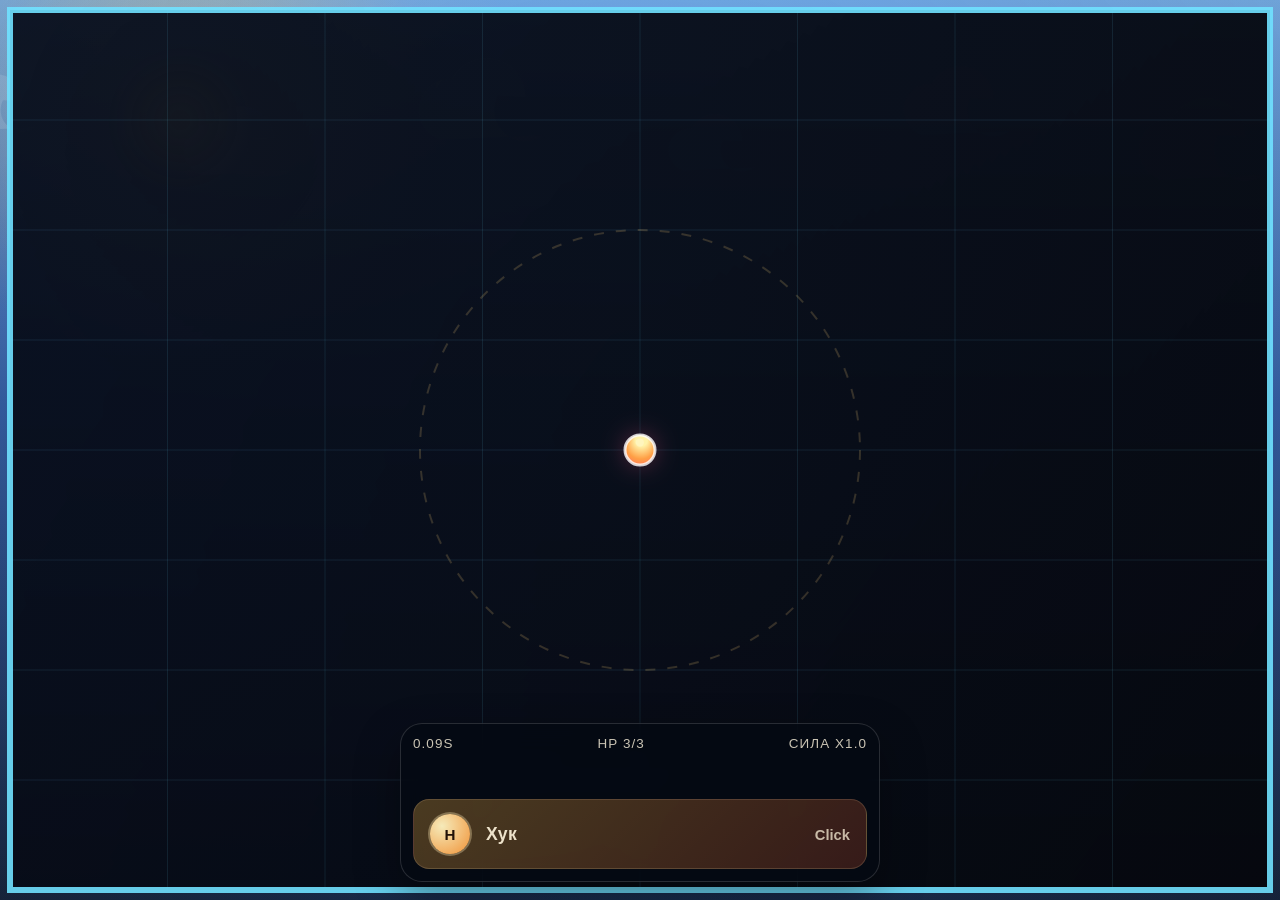
==== index.html @ b06219ae "save" ====
<!doctype html>
<html lang="ru">
<head>
  <meta charset="utf-8">
  <meta name="viewport" content="width=device-width, initial-scale=1">
  <title>Slide Box</title>
  <link rel="stylesheet" href="./styles.css">
</head>
<body>
  <canvas id="game"></canvas>
  <div class="bottom-ui">
    <div class="ability-panel">
      <div class="ability-panel__meta">
        <span id="timeLabel">0.00s</span>
        <span id="hpLabel">HP 3/3</span>
        <span id="powerLabel">Сила x1.0</span>
      </div>
      <div id="passiveTray" class="passive-tray"></div>
      <div class="ability-card">
        <span id="abilityIcon" class="ability-icon">H</span>
        <div class="ability-copy">
          <span id="abilityName">Хук</span>
          <span id="abilityHint">Click</span>
        </div>
      </div>
    </div>
  </div>

  <script src="./game.js"></script>
</body>
</html>
---- styles.css ----
:root {
  color-scheme: dark;
  --trail: rgba(255, 183, 3, 0.3);
}

* {
  box-sizing: border-box;
}

html,
body {
  margin: 0;
  width: 100%;
  height: 100%;
  overflow: hidden;
}

body {
  min-height: 100vh;
  font-family: "Trebuchet MS", "Segoe UI", sans-serif;
}

#game {
  display: block;
  width: 100vw;
  height: 100vh;
  background:
    radial-gradient(circle at 20% 15%, rgba(255, 222, 140, 0.18), transparent 22%),
    linear-gradient(180deg, #73a7dc 0%, #345a9a 45%, #162339 100%);
}

.bottom-ui {
  position: fixed;
  left: 0;
  right: 0;
  bottom: 18px;
  display: flex;
  justify-content: center;
  pointer-events: none;
}

.ability-panel {
  min-width: min(480px, calc(100vw - 24px));
  padding: 12px;
  border-radius: 22px;
  background: rgba(5, 10, 18, 0.78);
  border: 1px solid rgba(255, 255, 255, 0.14);
  box-shadow: 0 18px 44px rgba(0, 0, 0, 0.34);
  backdrop-filter: blur(14px);
}

.ability-panel__meta {
  display: flex;
  justify-content: space-between;
  gap: 12px;
  margin-bottom: 10px;
  font-size: 0.84rem;
  letter-spacing: 0.08em;
  text-transform: uppercase;
  color: rgba(246, 238, 216, 0.82);
}

.passive-tray {
  min-height: 28px;
  display: flex;
  gap: 8px;
  align-items: center;
  margin-bottom: 10px;
}

.passive-chip {
  display: inline-flex;
  align-items: center;
  gap: 8px;
  padding: 6px 10px;
  border-radius: 999px;
  background: rgba(24, 36, 26, 0.9);
  border: 1px solid rgba(138, 255, 167, 0.2);
  color: rgba(226, 255, 231, 0.92);
  box-shadow: inset 0 0 0 1px rgba(255, 255, 255, 0.04);
}

.passive-chip__icon {
  width: 18px;
  height: 18px;
  display: inline-flex;
  align-items: center;
  justify-content: center;
  border-radius: 999px;
  background: radial-gradient(circle at 30% 30%, rgba(223, 255, 232, 0.96), rgba(64, 211, 101, 0.9));
  color: #08210f;
  font-size: 0.72rem;
  font-weight: 800;
}

.passive-chip__text {
  font-size: 0.78rem;
  font-weight: 700;
  letter-spacing: 0.06em;
  text-transform: uppercase;
}

.ability-card {
  display: flex;
  align-items: center;
  gap: 16px;
  padding: 14px 16px;
  border-radius: 16px;
  background: linear-gradient(135deg, rgba(255, 188, 71, 0.28), rgba(255, 102, 54, 0.2));
  border: 1px solid rgba(255, 214, 166, 0.16);
  color: rgba(248, 237, 214, 0.94);
}

.ability-icon {
  width: 40px;
  height: 40px;
  display: inline-flex;
  align-items: center;
  justify-content: center;
  flex: 0 0 auto;
  border-radius: 999px;
  background: radial-gradient(circle at 30% 30%, rgba(255, 244, 194, 0.95), rgba(255, 155, 58, 0.92));
  color: #211208;
  font-size: 0.95rem;
  font-weight: 800;
  box-shadow: 0 0 0 2px rgba(255, 231, 179, 0.34);
}

.ability-copy {
  min-width: 0;
  display: flex;
  flex: 1;
  align-items: baseline;
  justify-content: space-between;
  gap: 12px;
}

#abilityName {
  font-size: 1.1rem;
  font-weight: 700;
  letter-spacing: 0.02em;
}

#abilityHint {
  font-size: 0.92rem;
  font-weight: 700;
  opacity: 0.8;
}

@media (max-width: 640px) {
  .bottom-ui {
    bottom: 10px;
  }

  .ability-panel {
    min-width: calc(100vw - 16px);
    padding: 10px;
  }

  .ability-panel__meta {
    font-size: 0.74rem;
  }

  .passive-chip__text {
    font-size: 0.7rem;
  }

  .ability-card {
    padding: 14px 16px;
  }

  .ability-icon {
    width: 36px;
    height: 36px;
  }

  .ability-copy {
    gap: 8px;
  }

  #abilityName {
    font-size: 1rem;
  }
}
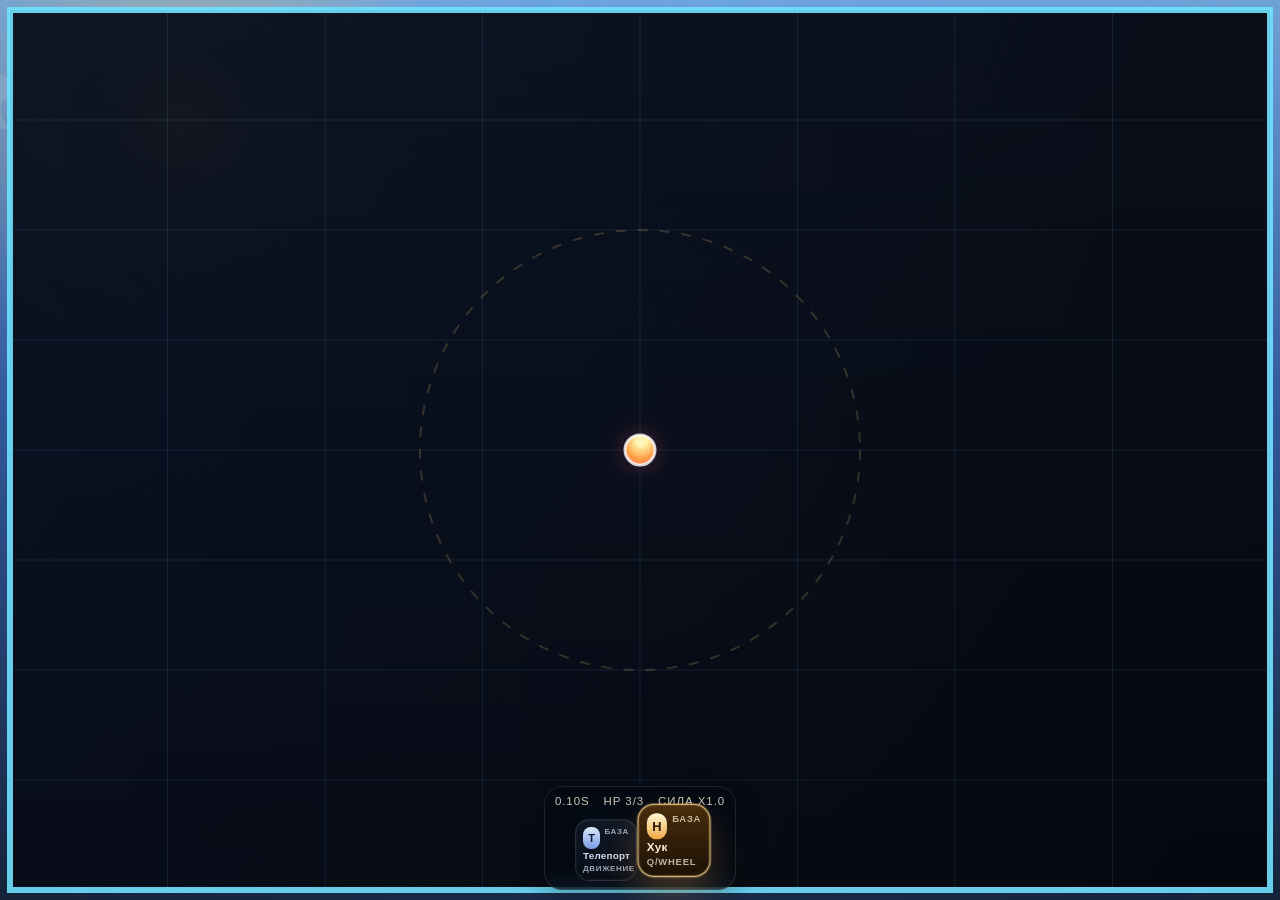
==== commit c0791d42: "save" ====
--- a/index.html
+++ b/index.html
@@ -16,6 +16,7 @@
         <span id="powerLabel">Сила x1.0</span>
       </div>
       <div id="passiveTray" class="passive-tray"></div>
+      <div id="abilityTiles" class="ability-tiles"></div>
       <div class="ability-card">
         <span id="abilityIcon" class="ability-icon">H</span>
         <div class="ability-copy">
--- a/styles.css
+++ b/styles.css
@@ -33,46 +33,48 @@
   position: fixed;
   left: 0;
   right: 0;
-  bottom: 18px;
+  bottom: 10px;
   display: flex;
   justify-content: center;
   pointer-events: none;
 }
 
 .ability-panel {
-  min-width: min(480px, calc(100vw - 24px));
-  padding: 12px;
-  border-radius: 22px;
-  background: rgba(5, 10, 18, 0.78);
-  border: 1px solid rgba(255, 255, 255, 0.14);
-  box-shadow: 0 18px 44px rgba(0, 0, 0, 0.34);
-  backdrop-filter: blur(14px);
+  width: fit-content;
+  max-width: calc(100vw - 20px);
+  padding: 8px 10px;
+  border-radius: 18px;
+  background: rgba(5, 10, 18, 0.58);
+  border: 1px solid rgba(255, 255, 255, 0.1);
+  box-shadow: 0 12px 28px rgba(0, 0, 0, 0.24);
+  backdrop-filter: blur(10px);
 }
 
 .ability-panel__meta {
   display: flex;
-  justify-content: space-between;
-  gap: 12px;
-  margin-bottom: 10px;
-  font-size: 0.84rem;
+  flex-wrap: wrap;
+  justify-content: space-between;
+  gap: 8px 14px;
+  margin-bottom: 6px;
+  font-size: 0.72rem;
   letter-spacing: 0.08em;
   text-transform: uppercase;
   color: rgba(246, 238, 216, 0.82);
 }
 
 .passive-tray {
-  min-height: 28px;
-  display: flex;
-  gap: 8px;
-  align-items: center;
-  margin-bottom: 10px;
+  display: flex;
+  flex-wrap: wrap;
+  gap: 6px;
+  align-items: center;
+  margin-bottom: 6px;
 }
 
 .passive-chip {
   display: inline-flex;
   align-items: center;
-  gap: 8px;
-  padding: 6px 10px;
+  gap: 6px;
+  padding: 4px 8px;
   border-radius: 999px;
   background: rgba(24, 36, 26, 0.9);
   border: 1px solid rgba(138, 255, 167, 0.2);
@@ -81,8 +83,8 @@
 }
 
 .passive-chip__icon {
-  width: 18px;
-  height: 18px;
+  width: 16px;
+  height: 16px;
   display: inline-flex;
   align-items: center;
   justify-content: center;
@@ -94,21 +96,108 @@
 }
 
 .passive-chip__text {
-  font-size: 0.78rem;
+  font-size: 0.68rem;
   font-weight: 700;
   letter-spacing: 0.06em;
   text-transform: uppercase;
 }
 
 .ability-card {
-  display: flex;
-  align-items: center;
-  gap: 16px;
-  padding: 14px 16px;
-  border-radius: 16px;
-  background: linear-gradient(135deg, rgba(255, 188, 71, 0.28), rgba(255, 102, 54, 0.2));
-  border: 1px solid rgba(255, 214, 166, 0.16);
-  color: rgba(248, 237, 214, 0.94);
+  display: none;
+}
+
+.ability-tiles {
+  display: flex;
+  flex-wrap: wrap;
+  align-items: flex-end;
+  justify-content: center;
+  gap: 6px;
+}
+
+.ability-tile {
+  width: 62px;
+  height: 62px;
+  display: flex;
+  flex-direction: column;
+  justify-content: space-between;
+  padding: 7px;
+  border-radius: 14px;
+  background: linear-gradient(180deg, rgba(16, 25, 40, 0.96), rgba(8, 14, 24, 0.94));
+  border: 1px solid rgba(255, 255, 255, 0.1);
+  color: rgba(227, 237, 255, 0.92);
+  box-shadow: inset 0 0 0 1px rgba(255, 255, 255, 0.03);
+  transform-origin: center bottom;
+  transition:
+    transform 120ms ease,
+    border-color 120ms ease,
+    box-shadow 120ms ease,
+    background 120ms ease;
+}
+
+.ability-tile.is-active {
+  border-color: rgba(255, 214, 129, 0.8);
+  background: linear-gradient(180deg, rgba(74, 46, 12, 0.98), rgba(30, 18, 6, 0.96));
+  color: rgba(255, 244, 218, 0.98);
+  transform: translateY(-4px) scale(1.18);
+  box-shadow:
+    0 0 0 1px rgba(255, 230, 180, 0.2),
+    0 16px 32px rgba(255, 157, 61, 0.24),
+    inset 0 0 0 1px rgba(255, 241, 208, 0.12);
+  z-index: 1;
+}
+
+.ability-tile.is-empty {
+  border-style: dashed;
+  color: rgba(177, 190, 218, 0.8);
+}
+
+.ability-tile__top {
+  display: flex;
+  align-items: flex-start;
+  justify-content: space-between;
+  gap: 4px;
+}
+
+.ability-tile__icon {
+  width: 22px;
+  height: 22px;
+  display: inline-flex;
+  align-items: center;
+  justify-content: center;
+  border-radius: 8px;
+  background: linear-gradient(180deg, rgba(223, 238, 255, 0.98), rgba(135, 173, 255, 0.88));
+  color: #0c1732;
+  font-size: 0.68rem;
+  font-weight: 900;
+  letter-spacing: 0.04em;
+}
+
+.ability-tile.is-active .ability-tile__icon {
+  background: linear-gradient(180deg, rgba(255, 247, 214, 1), rgba(255, 177, 72, 0.94));
+  color: #291605;
+}
+
+.ability-tile__slot {
+  font-size: 0.5rem;
+  font-weight: 800;
+  letter-spacing: 0.08em;
+  text-transform: uppercase;
+  opacity: 0.72;
+}
+
+.ability-tile__name {
+  font-size: 0.62rem;
+  font-weight: 800;
+  line-height: 1.05;
+  letter-spacing: 0.02em;
+}
+
+.ability-tile__hint {
+  font-size: 0.5rem;
+  font-weight: 700;
+  letter-spacing: 0.08em;
+  text-transform: uppercase;
+  opacity: 0.72;
 }
 
 .ability-icon {
@@ -118,8 +207,8 @@
   align-items: center;
   justify-content: center;
   flex: 0 0 auto;
-  border-radius: 999px;
-  background: radial-gradient(circle at 30% 30%, rgba(255, 244, 194, 0.95), rgba(255, 155, 58, 0.92));
+  border-radius: 12px;
+  background: linear-gradient(180deg, rgba(255, 247, 214, 1), rgba(255, 177, 72, 0.94));
   color: #211208;
   font-size: 0.95rem;
   font-weight: 800;
@@ -149,36 +238,46 @@
 
 @media (max-width: 640px) {
   .bottom-ui {
-    bottom: 10px;
+    bottom: 6px;
   }
 
   .ability-panel {
-    min-width: calc(100vw - 16px);
-    padding: 10px;
+    max-width: calc(100vw - 12px);
+    padding: 6px 8px;
   }
 
   .ability-panel__meta {
-    font-size: 0.74rem;
+    font-size: 0.64rem;
   }
 
   .passive-chip__text {
-    font-size: 0.7rem;
-  }
-
-  .ability-card {
-    padding: 14px 16px;
-  }
-
-  .ability-icon {
-    width: 36px;
-    height: 36px;
-  }
-
-  .ability-copy {
-    gap: 8px;
-  }
-
-  #abilityName {
-    font-size: 1rem;
-  }
-}
+    font-size: 0.62rem;
+  }
+
+  .ability-tiles {
+    gap: 5px;
+  }
+
+  .ability-tile {
+    width: 54px;
+    height: 54px;
+    padding: 6px;
+    border-radius: 12px;
+  }
+
+  .ability-tile__icon {
+    width: 20px;
+    height: 20px;
+    border-radius: 7px;
+    font-size: 0.62rem;
+  }
+
+  .ability-tile__name {
+    font-size: 0.56rem;
+  }
+
+  .ability-tile__hint,
+  .ability-tile__slot {
+    font-size: 0.46rem;
+  }
+}
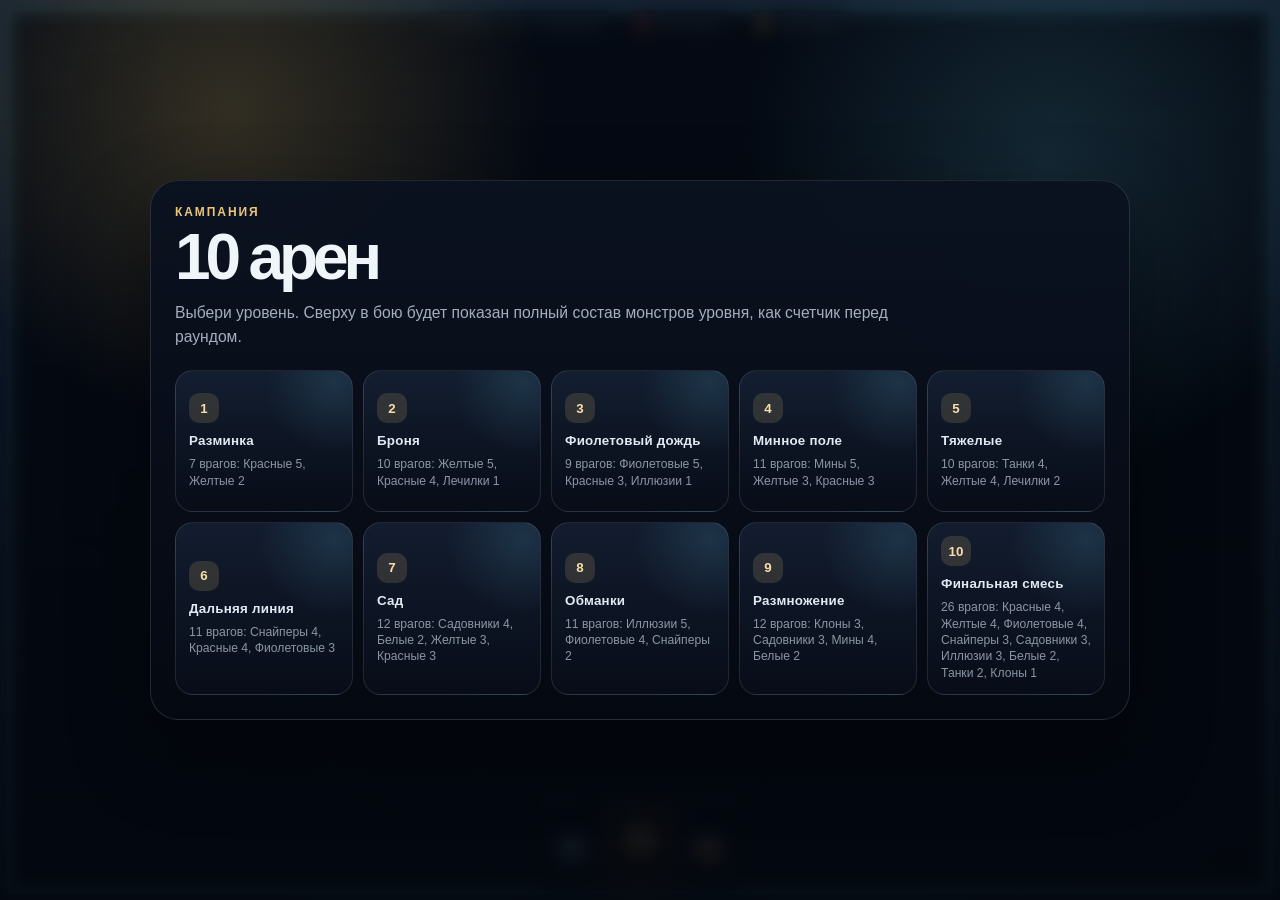
==== commit 682a1a51: "save" ====
--- a/index.html
+++ b/index.html
@@ -8,6 +8,7 @@
 </head>
 <body>
   <canvas id="game"></canvas>
+  <div id="levelHud" class="level-hud"></div>
   <div class="bottom-ui">
     <div class="ability-panel">
       <div class="ability-panel__meta">
@@ -26,6 +27,7 @@
       </div>
     </div>
   </div>
+  <div id="campaignOverlay" class="campaign-overlay"></div>
 
   <script src="./game.js"></script>
 </body>
--- a/styles.css
+++ b/styles.css
@@ -27,6 +27,193 @@
   background:
     radial-gradient(circle at 20% 15%, rgba(255, 222, 140, 0.18), transparent 22%),
     linear-gradient(180deg, #73a7dc 0%, #345a9a 45%, #162339 100%);
+}
+
+.level-hud {
+  position: fixed;
+  top: 10px;
+  left: 50%;
+  z-index: 4;
+  width: min(980px, calc(100vw - 20px));
+  transform: translateX(-50%);
+  display: flex;
+  flex-wrap: wrap;
+  align-items: center;
+  justify-content: center;
+  gap: 8px;
+  pointer-events: none;
+}
+
+.level-chip,
+.roster-chip {
+  display: inline-flex;
+  align-items: center;
+  gap: 7px;
+  min-height: 28px;
+  padding: 5px 10px;
+  border-radius: 999px;
+  background: rgba(5, 10, 18, 0.62);
+  border: 1px solid rgba(255, 255, 255, 0.1);
+  color: rgba(239, 246, 255, 0.94);
+  box-shadow: 0 10px 24px rgba(0, 0, 0, 0.2);
+  backdrop-filter: blur(10px);
+  font-size: 0.72rem;
+  font-weight: 800;
+  letter-spacing: 0.06em;
+  text-transform: uppercase;
+}
+
+.level-chip {
+  border-color: rgba(113, 226, 255, 0.36);
+  color: rgba(219, 248, 255, 0.96);
+}
+
+.roster-chip__swatch {
+  width: 12px;
+  height: 12px;
+  flex: 0 0 auto;
+  border-radius: 4px;
+  background: var(--enemy-color, #ff5a5a);
+  box-shadow:
+    0 0 0 1px rgba(255, 255, 255, 0.28),
+    0 0 12px var(--enemy-glow, rgba(255, 90, 90, 0.45));
+  transform: rotate(45deg);
+}
+
+.campaign-overlay {
+  position: fixed;
+  inset: 0;
+  z-index: 8;
+  display: none;
+  align-items: center;
+  justify-content: center;
+  padding: 24px;
+  background:
+    radial-gradient(circle at 18% 12%, rgba(255, 209, 102, 0.18), transparent 24%),
+    radial-gradient(circle at 82% 18%, rgba(113, 226, 255, 0.14), transparent 24%),
+    linear-gradient(180deg, rgba(4, 9, 18, 0.84), rgba(3, 7, 14, 0.94));
+  backdrop-filter: blur(8px);
+}
+
+.campaign-overlay.is-visible {
+  display: flex;
+}
+
+.campaign-panel {
+  width: min(980px, 100%);
+  max-height: calc(100vh - 48px);
+  overflow: auto;
+  padding: 24px;
+  border-radius: 28px;
+  background: linear-gradient(180deg, rgba(11, 18, 32, 0.96), rgba(5, 9, 18, 0.96));
+  border: 1px solid rgba(255, 255, 255, 0.12);
+  box-shadow: 0 30px 80px rgba(0, 0, 0, 0.38);
+}
+
+.campaign-kicker {
+  margin: 0 0 8px;
+  color: rgba(255, 214, 129, 0.92);
+  font-size: 0.75rem;
+  font-weight: 900;
+  letter-spacing: 0.16em;
+  text-transform: uppercase;
+}
+
+.campaign-title {
+  margin: 0;
+  color: rgba(245, 250, 255, 0.98);
+  font-size: clamp(2rem, 5vw, 4.3rem);
+  line-height: 0.94;
+  letter-spacing: -0.08em;
+}
+
+.campaign-copy {
+  max-width: 720px;
+  margin: 14px 0 22px;
+  color: rgba(219, 231, 247, 0.74);
+  font-size: 0.98rem;
+  line-height: 1.5;
+}
+
+.level-grid {
+  display: grid;
+  grid-template-columns: repeat(5, minmax(0, 1fr));
+  gap: 10px;
+}
+
+.level-card {
+  min-height: 142px;
+  padding: 13px;
+  border: 1px solid rgba(255, 255, 255, 0.1);
+  border-radius: 18px;
+  background:
+    radial-gradient(circle at 90% 10%, rgba(113, 226, 255, 0.12), transparent 34%),
+    linear-gradient(180deg, rgba(20, 31, 50, 0.92), rgba(8, 13, 24, 0.94));
+  color: rgba(239, 246, 255, 0.94);
+  cursor: pointer;
+  text-align: left;
+  transition:
+    transform 140ms ease,
+    border-color 140ms ease,
+    box-shadow 140ms ease;
+}
+
+.level-card:hover {
+  transform: translateY(-3px);
+  border-color: rgba(255, 214, 129, 0.48);
+  box-shadow: 0 18px 34px rgba(0, 0, 0, 0.3);
+}
+
+.level-card__number {
+  display: inline-flex;
+  width: 30px;
+  height: 30px;
+  align-items: center;
+  justify-content: center;
+  margin-bottom: 10px;
+  border-radius: 10px;
+  background: rgba(255, 214, 129, 0.14);
+  color: rgba(255, 228, 174, 0.96);
+  font-weight: 900;
+}
+
+.level-card__name {
+  display: block;
+  margin-bottom: 8px;
+  font-weight: 900;
+  letter-spacing: 0.02em;
+}
+
+.level-card__meta {
+  display: block;
+  color: rgba(219, 231, 247, 0.62);
+  font-size: 0.76rem;
+  line-height: 1.35;
+}
+
+.campaign-actions {
+  display: flex;
+  flex-wrap: wrap;
+  gap: 10px;
+  margin-top: 20px;
+}
+
+.campaign-button {
+  border: 0;
+  border-radius: 999px;
+  padding: 10px 16px;
+  background: linear-gradient(180deg, rgba(255, 224, 154, 1), rgba(255, 173, 72, 0.96));
+  color: #261408;
+  cursor: pointer;
+  font-weight: 900;
+  letter-spacing: 0.04em;
+  text-transform: uppercase;
+}
+
+.campaign-button.is-secondary {
+  background: rgba(224, 236, 255, 0.12);
+  color: rgba(235, 244, 255, 0.92);
+  border: 1px solid rgba(255, 255, 255, 0.12);
 }
 
 .bottom-ui {
@@ -118,8 +305,10 @@
   width: 62px;
   height: 62px;
   display: flex;
-  flex-direction: column;
-  justify-content: space-between;
+  align-items: center;
+  justify-content: center;
+  position: relative;
+  overflow: hidden;
   padding: 7px;
   border-radius: 14px;
   background: linear-gradient(180deg, rgba(16, 25, 40, 0.96), rgba(8, 14, 24, 0.94));
@@ -151,53 +340,144 @@
   color: rgba(177, 190, 218, 0.8);
 }
 
-.ability-tile__top {
-  display: flex;
-  align-items: flex-start;
-  justify-content: space-between;
-  gap: 4px;
+.ability-tile__cooldown {
+  position: absolute;
+  left: 0;
+  right: 0;
+  bottom: 0;
+  z-index: 1;
+  background: linear-gradient(180deg, rgba(96, 104, 116, 0.16), rgba(96, 104, 116, 0.74));
+}
+
+.ability-tile__cooldown-label {
+  position: absolute;
+  inset: 0;
+  z-index: 3;
+  display: inline-flex;
+  align-items: center;
+  justify-content: center;
+  color: rgba(244, 248, 255, 0.96);
+  font-size: 0.9rem;
+  font-weight: 900;
+  letter-spacing: 0.02em;
+  text-shadow: 0 1px 6px rgba(5, 10, 18, 0.9);
 }
 
 .ability-tile__icon {
-  width: 22px;
-  height: 22px;
-  display: inline-flex;
-  align-items: center;
-  justify-content: center;
-  border-radius: 8px;
+  width: 28px;
+  height: 28px;
+  display: inline-flex;
+  align-items: center;
+  justify-content: center;
+  position: relative;
+  z-index: 2;
+  border-radius: 9px;
   background: linear-gradient(180deg, rgba(223, 238, 255, 0.98), rgba(135, 173, 255, 0.88));
   color: #0c1732;
-  font-size: 0.68rem;
+  font-size: 0.88rem;
   font-weight: 900;
   letter-spacing: 0.04em;
-}
-
-.ability-tile.is-active .ability-tile__icon {
-  background: linear-gradient(180deg, rgba(255, 247, 214, 1), rgba(255, 177, 72, 0.94));
-  color: #291605;
-}
-
-.ability-tile__slot {
-  font-size: 0.5rem;
+  box-shadow: 0 4px 14px rgba(0, 0, 0, 0.18);
+}
+
+.ability-tile__icon-glyph {
+  position: relative;
+  z-index: 2;
+}
+
+.ability-tile__hotkey {
+  position: absolute;
+  top: 5px;
+  left: 5px;
+  z-index: 2;
+  min-width: 14px;
+  height: 14px;
+  padding: 0 3px;
+  display: inline-flex;
+  align-items: center;
+  justify-content: center;
+  border-radius: 999px;
+  background: rgba(9, 15, 27, 0.82);
+  border: 1px solid rgba(255, 255, 255, 0.12);
+  color: rgba(236, 243, 255, 0.92);
+  font-size: 0.48rem;
   font-weight: 800;
-  letter-spacing: 0.08em;
-  text-transform: uppercase;
-  opacity: 0.72;
-}
-
-.ability-tile__name {
-  font-size: 0.62rem;
+  letter-spacing: 0.02em;
+}
+
+.ability-tile__charges {
+  position: absolute;
+  right: 5px;
+  bottom: 5px;
+  z-index: 2;
+  min-width: 16px;
+  height: 16px;
+  padding: 0 4px;
+  display: inline-flex;
+  align-items: center;
+  justify-content: center;
+  border-radius: 999px;
+  background: rgba(9, 15, 27, 0.86);
+  border: 1px solid rgba(255, 255, 255, 0.14);
+  color: rgba(240, 246, 255, 0.95);
+  font-size: 0.52rem;
   font-weight: 800;
-  line-height: 1.05;
-  letter-spacing: 0.02em;
-}
-
-.ability-tile__hint {
-  font-size: 0.5rem;
-  font-weight: 700;
-  letter-spacing: 0.08em;
-  text-transform: uppercase;
-  opacity: 0.72;
+  letter-spacing: 0.04em;
+}
+
+.ability-tile[data-ability="teleport"] .ability-tile__icon {
+  background: linear-gradient(180deg, rgba(222, 244, 255, 1), rgba(120, 194, 255, 0.92));
+  color: #0d2542;
+}
+
+.ability-tile[data-ability="hook"] .ability-tile__icon {
+  background: linear-gradient(180deg, rgba(255, 245, 198, 1), rgba(255, 188, 78, 0.94));
+  color: #2d1907;
+}
+
+.ability-tile[data-ability="sidearm"] .ability-tile__icon {
+  background: linear-gradient(180deg, rgba(255, 240, 204, 1), rgba(255, 178, 84, 0.94));
+  color: #3d2106;
+}
+
+.ability-tile[data-ability="laser"] .ability-tile__icon {
+  background: linear-gradient(180deg, rgba(219, 248, 255, 1), rgba(111, 226, 255, 0.92));
+  color: #082637;
+}
+
+.ability-tile[data-ability="spray"] .ability-tile__icon {
+  background: linear-gradient(180deg, rgba(246, 221, 255, 1), rgba(204, 106, 255, 0.92));
+  color: #2b0d44;
+}
+
+.ability-tile[data-ability="shield"] .ability-tile__icon {
+  background: linear-gradient(180deg, rgba(255, 244, 186, 1), rgba(255, 205, 89, 0.94));
+  color: #392305;
+}
+
+.ability-tile[data-ability="sniper"] .ability-tile__icon {
+  background: linear-gradient(180deg, rgba(255, 224, 232, 1), rgba(164, 28, 52, 0.94));
+  color: #fff1f4;
+}
+
+.ability-tile[data-ability="decoy"] .ability-tile__icon {
+  background: linear-gradient(180deg, rgba(255, 228, 244, 1), rgba(255, 116, 202, 0.94));
+  color: #4f1037;
+}
+
+.ability-tile[data-ability="missiles"] .ability-tile__icon {
+  background: linear-gradient(180deg, rgba(240, 255, 214, 1), rgba(154, 234, 68, 0.94));
+  color: #29480b;
+}
+
+.ability-tile[data-ability="blast"] .ability-tile__icon {
+  background: linear-gradient(180deg, rgba(255, 255, 255, 1), rgba(220, 228, 242, 0.94));
+  color: #243246;
+}
+
+.ability-tile.is-empty .ability-tile__icon {
+  background: linear-gradient(180deg, rgba(192, 201, 216, 0.18), rgba(120, 133, 158, 0.22));
+  color: rgba(214, 224, 242, 0.86);
 }
 
 .ability-icon {
@@ -237,6 +517,35 @@
 }
 
 @media (max-width: 640px) {
+  .level-hud {
+    top: 6px;
+    gap: 5px;
+  }
+
+  .level-chip,
+  .roster-chip {
+    min-height: 24px;
+    padding: 4px 7px;
+    font-size: 0.58rem;
+  }
+
+  .campaign-overlay {
+    padding: 12px;
+  }
+
+  .campaign-panel {
+    padding: 18px;
+    border-radius: 22px;
+  }
+
+  .level-grid {
+    grid-template-columns: repeat(2, minmax(0, 1fr));
+  }
+
+  .level-card {
+    min-height: 120px;
+  }
+
   .bottom-ui {
     bottom: 6px;
   }
@@ -266,18 +575,29 @@
   }
 
   .ability-tile__icon {
-    width: 20px;
-    height: 20px;
-    border-radius: 7px;
-    font-size: 0.62rem;
-  }
-
-  .ability-tile__name {
-    font-size: 0.56rem;
-  }
-
-  .ability-tile__hint,
-  .ability-tile__slot {
+    width: 24px;
+    height: 24px;
+    border-radius: 8px;
+    font-size: 0.76rem;
+  }
+
+  .ability-tile__charges {
+    right: 4px;
+    bottom: 4px;
+    min-width: 14px;
+    height: 14px;
     font-size: 0.46rem;
   }
-}
+
+  .ability-tile__hotkey {
+    top: 4px;
+    left: 4px;
+    min-width: 13px;
+    height: 13px;
+    font-size: 0.44rem;
+  }
+
+  .ability-tile__cooldown-label {
+    font-size: 0.78rem;
+  }
+}
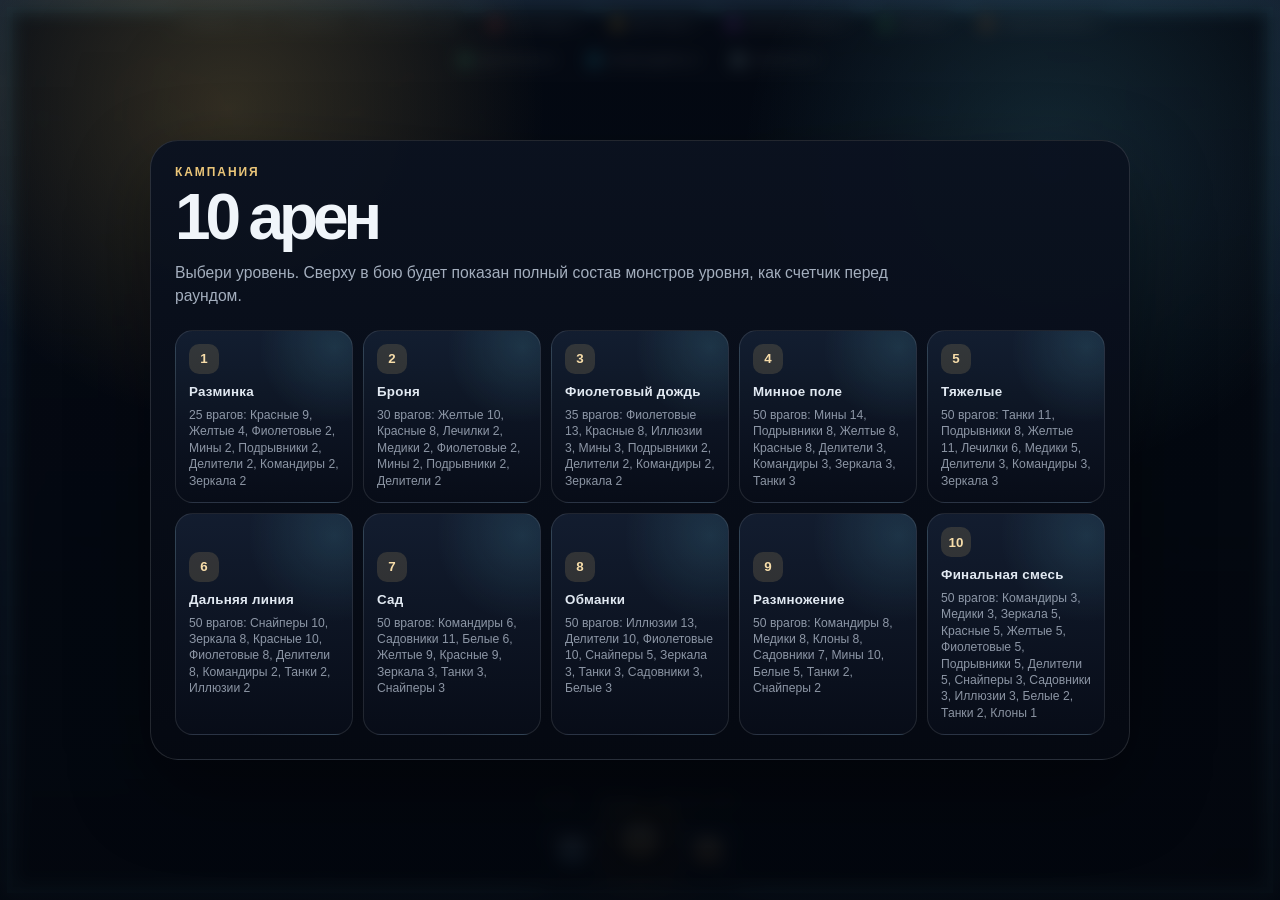
==== commit 19ad57ad: "save" ====
--- a/index.html
+++ b/index.html
@@ -14,7 +14,7 @@
       <div class="ability-panel__meta">
         <span id="timeLabel">0.00s</span>
         <span id="hpLabel">HP 3/3</span>
-        <span id="powerLabel">Сила x1.0</span>
+        <span id="powerLabel">XP 0/6 | Ур.1</span>
       </div>
       <div id="passiveTray" class="passive-tray"></div>
       <div id="abilityTiles" class="ability-tiles"></div>
--- a/styles.css
+++ b/styles.css
@@ -191,6 +191,49 @@
   line-height: 1.35;
 }
 
+.upgrade-panel {
+  width: min(760px, 100%);
+}
+
+.upgrade-grid {
+  display: grid;
+  grid-template-columns: repeat(3, minmax(0, 1fr));
+  gap: 12px;
+}
+
+.upgrade-card {
+  min-height: 132px;
+  display: flex;
+  flex-direction: column;
+  justify-content: space-between;
+  gap: 14px;
+  padding: 16px;
+  border-radius: 8px;
+  border: 1px solid rgba(122, 232, 255, 0.26);
+  background: linear-gradient(180deg, rgba(16, 28, 42, 0.98), rgba(7, 14, 24, 0.98));
+  color: rgba(235, 248, 255, 0.96);
+  text-align: left;
+  cursor: pointer;
+}
+
+.upgrade-card:hover {
+  border-color: rgba(255, 214, 129, 0.72);
+  box-shadow: 0 18px 34px rgba(42, 211, 255, 0.16);
+}
+
+.upgrade-card__title {
+  font-size: 1rem;
+  font-weight: 900;
+  letter-spacing: 0.04em;
+  text-transform: uppercase;
+}
+
+.upgrade-card__text {
+  color: rgba(210, 225, 238, 0.84);
+  font-size: 0.86rem;
+  line-height: 1.4;
+}
+
 .campaign-actions {
   display: flex;
   flex-wrap: wrap;
@@ -470,6 +513,11 @@
   color: #29480b;
 }
 
+.ability-tile[data-ability="splitter"] .ability-tile__icon {
+  background: linear-gradient(180deg, rgba(216, 255, 240, 1), rgba(78, 230, 168, 0.94));
+  color: #0a3a2a;
+}
+
 .ability-tile[data-ability="blast"] .ability-tile__icon {
   background: linear-gradient(180deg, rgba(255, 255, 255, 1), rgba(220, 228, 242, 0.94));
   color: #243246;
@@ -546,6 +594,14 @@
     min-height: 120px;
   }
 
+  .upgrade-grid {
+    grid-template-columns: 1fr;
+  }
+
+  .upgrade-card {
+    min-height: 104px;
+  }
+
   .bottom-ui {
     bottom: 6px;
   }
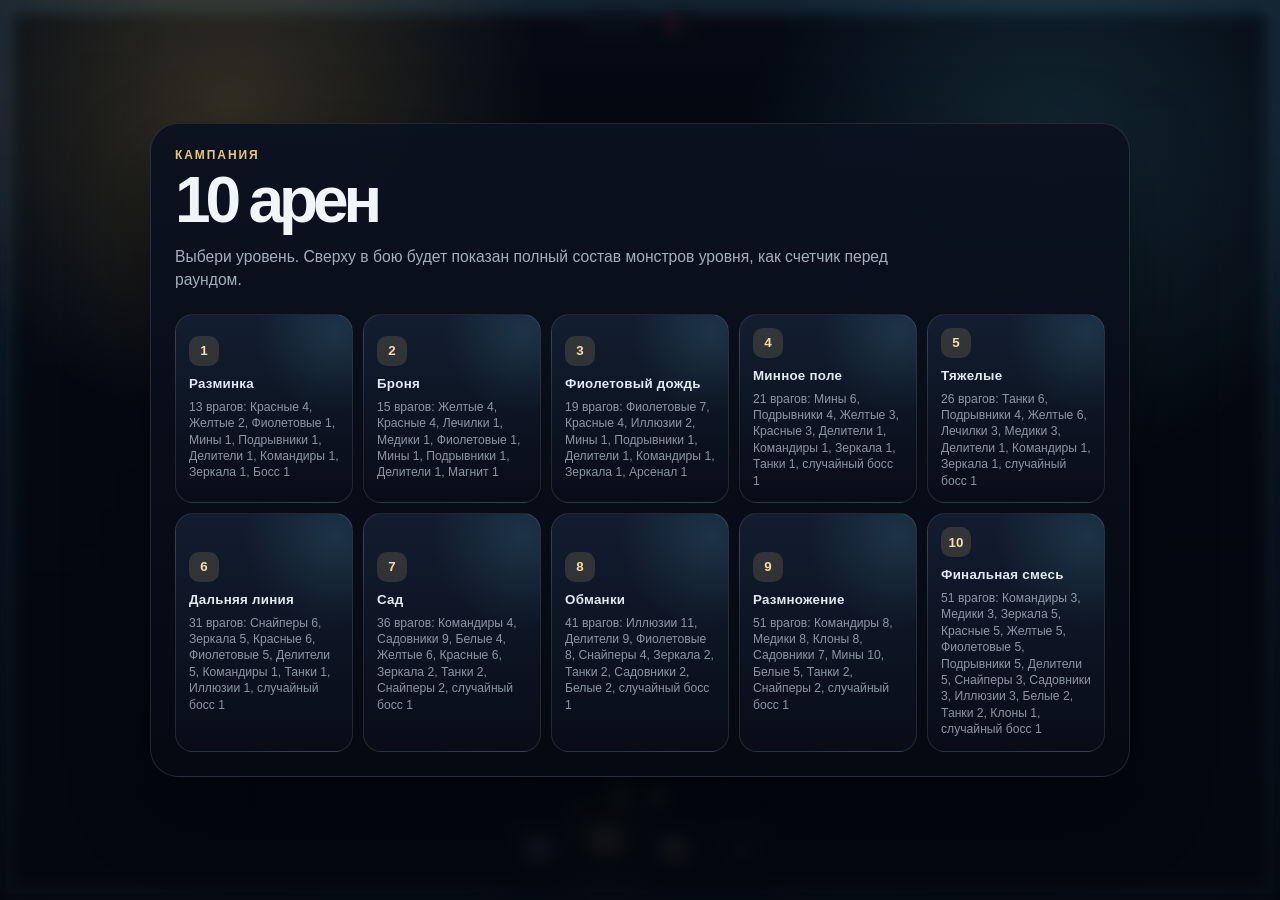
==== commit 168ea934: "save" ====
--- a/index.html
+++ b/index.html
@@ -19,7 +19,7 @@
       <div id="passiveTray" class="passive-tray"></div>
       <div id="abilityTiles" class="ability-tiles"></div>
       <div class="ability-card">
-        <span id="abilityIcon" class="ability-icon">H</span>
+        <span id="abilityIcon" class="ability-icon"></span>
         <div class="ability-copy">
           <span id="abilityName">Хук</span>
           <span id="abilityHint">Click</span>
--- a/styles.css
+++ b/styles.css
@@ -37,10 +37,11 @@
   width: min(980px, calc(100vw - 20px));
   transform: translateX(-50%);
   display: flex;
-  flex-wrap: wrap;
-  align-items: center;
-  justify-content: center;
-  gap: 8px;
+  flex-wrap: nowrap;
+  align-items: center;
+  justify-content: center;
+  gap: 6px;
+  overflow: hidden;
   pointer-events: none;
 }
 
@@ -48,9 +49,10 @@
 .roster-chip {
   display: inline-flex;
   align-items: center;
-  gap: 7px;
+  justify-content: center;
+  gap: 6px;
   min-height: 28px;
-  padding: 5px 10px;
+  padding: 5px 9px;
   border-radius: 999px;
   background: rgba(5, 10, 18, 0.62);
   border: 1px solid rgba(255, 255, 255, 0.1);
@@ -61,6 +63,7 @@
   font-weight: 800;
   letter-spacing: 0.06em;
   text-transform: uppercase;
+  white-space: nowrap;
 }
 
 .level-chip {
@@ -78,6 +81,11 @@
     0 0 0 1px rgba(255, 255, 255, 0.28),
     0 0 12px var(--enemy-glow, rgba(255, 90, 90, 0.45));
   transform: rotate(45deg);
+}
+
+.roster-chip__count {
+  min-width: 1.1em;
+  text-align: center;
 }
 
 .campaign-overlay {
@@ -298,38 +306,66 @@
   gap: 6px;
   align-items: center;
   margin-bottom: 6px;
+  justify-content: center;
 }
 
 .passive-chip {
-  display: inline-flex;
-  align-items: center;
-  gap: 6px;
-  padding: 4px 8px;
-  border-radius: 999px;
+  width: 30px;
+  height: 30px;
+  display: inline-flex;
+  align-items: center;
+  justify-content: center;
+  position: relative;
+  padding: 0;
+  border-radius: 8px;
   background: rgba(24, 36, 26, 0.9);
   border: 1px solid rgba(138, 255, 167, 0.2);
   color: rgba(226, 255, 231, 0.92);
   box-shadow: inset 0 0 0 1px rgba(255, 255, 255, 0.04);
 }
 
+.passive-chip.is-active {
+  border-color: rgba(255, 214, 129, 0.72);
+  box-shadow:
+    0 0 0 1px rgba(255, 230, 180, 0.16),
+    0 8px 18px rgba(255, 157, 61, 0.18),
+    inset 0 0 0 1px rgba(255, 255, 255, 0.06);
+}
+
+.passive-chip.is-empty {
+  border-style: dashed;
+  opacity: 0.75;
+}
+
 .passive-chip__icon {
-  width: 16px;
-  height: 16px;
-  display: inline-flex;
-  align-items: center;
-  justify-content: center;
-  border-radius: 999px;
+  width: 22px;
+  height: 22px;
+  display: inline-flex;
+  align-items: center;
+  justify-content: center;
+  border-radius: 7px;
   background: radial-gradient(circle at 30% 30%, rgba(223, 255, 232, 0.96), rgba(64, 211, 101, 0.9));
   color: #08210f;
-  font-size: 0.72rem;
-  font-weight: 800;
-}
-
-.passive-chip__text {
-  font-size: 0.68rem;
-  font-weight: 700;
-  letter-spacing: 0.06em;
-  text-transform: uppercase;
+  box-shadow: 0 4px 12px rgba(0, 0, 0, 0.18);
+}
+
+.passive-chip__badge {
+  position: absolute;
+  right: -4px;
+  bottom: -4px;
+  min-width: 15px;
+  height: 15px;
+  padding: 0 4px;
+  display: inline-flex;
+  align-items: center;
+  justify-content: center;
+  border-radius: 999px;
+  background: rgba(9, 15, 27, 0.92);
+  border: 1px solid rgba(255, 255, 255, 0.18);
+  color: rgba(240, 246, 255, 0.95);
+  font-size: 0.5rem;
+  font-weight: 900;
+  letter-spacing: 0.02em;
 }
 
 .ability-card {
@@ -426,6 +462,22 @@
 .ability-tile__icon-glyph {
   position: relative;
   z-index: 2;
+  width: 22px;
+  height: 22px;
+  display: inline-flex;
+  align-items: center;
+  justify-content: center;
+}
+
+.game-icon {
+  width: 100%;
+  height: 100%;
+  display: block;
+  fill: none;
+  stroke: currentColor;
+  stroke-width: 2;
+  stroke-linecap: round;
+  stroke-linejoin: round;
 }
 
 .ability-tile__hotkey {
@@ -518,9 +570,19 @@
   color: #0a3a2a;
 }
 
+.ability-tile[data-ability="tripwire"] .ability-tile__icon {
+  background: linear-gradient(180deg, rgba(230, 250, 255, 1), rgba(132, 204, 226, 0.94));
+  color: #123342;
+}
+
 .ability-tile[data-ability="blast"] .ability-tile__icon {
   background: linear-gradient(180deg, rgba(255, 255, 255, 1), rgba(220, 228, 242, 0.94));
   color: #243246;
+}
+
+.ability-tile[data-ability="pulse_bomb"] .ability-tile__icon {
+  background: linear-gradient(180deg, rgba(255, 235, 205, 1), rgba(255, 96, 42, 0.94));
+  color: #3d1605;
 }
 
 .ability-tile.is-empty .ability-tile__icon {
@@ -543,6 +605,11 @@
   box-shadow: 0 0 0 2px rgba(255, 231, 179, 0.34);
 }
 
+.ability-icon .game-icon {
+  width: 24px;
+  height: 24px;
+}
+
 .ability-copy {
   min-width: 0;
   display: flex;
@@ -567,14 +634,25 @@
 @media (max-width: 640px) {
   .level-hud {
     top: 6px;
-    gap: 5px;
+    width: calc(100vw - 8px);
+    gap: 3px;
   }
 
   .level-chip,
   .roster-chip {
     min-height: 24px;
-    padding: 4px 7px;
+    padding: 4px 5px;
     font-size: 0.58rem;
+  }
+
+  .roster-chip {
+    gap: 4px;
+  }
+
+  .roster-chip__swatch {
+    width: 9px;
+    height: 9px;
+    border-radius: 3px;
   }
 
   .campaign-overlay {
@@ -613,10 +691,6 @@
 
   .ability-panel__meta {
     font-size: 0.64rem;
-  }
-
-  .passive-chip__text {
-    font-size: 0.62rem;
   }
 
   .ability-tiles {
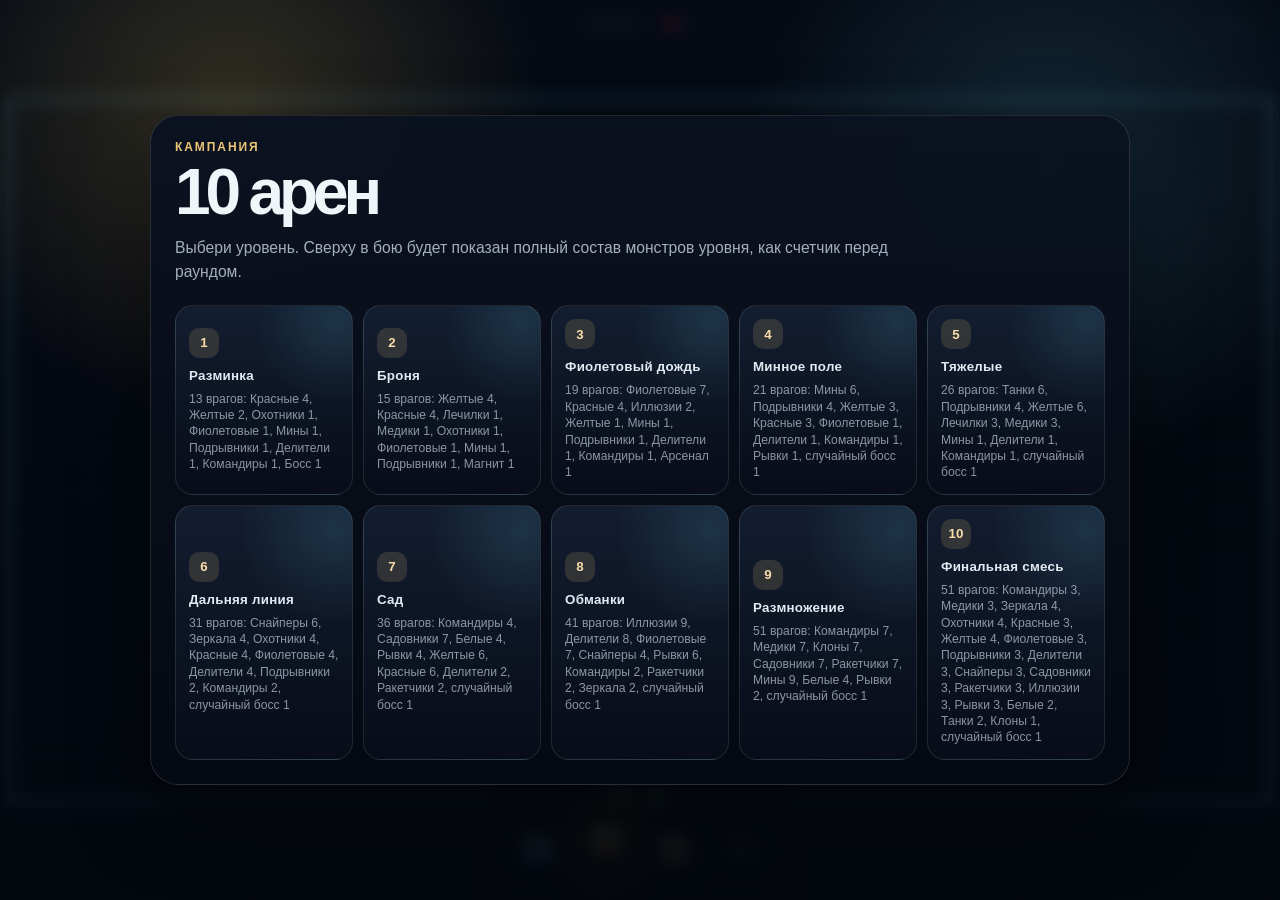
==== commit f1d7e289: "save" ====
--- a/index.html
+++ b/index.html
@@ -9,6 +9,9 @@
 <body>
   <canvas id="game"></canvas>
   <div id="levelHud" class="level-hud"></div>
+  <div id="replayControls" class="replay-controls">
+    <button id="replayButton" class="replay-button" type="button" disabled>Повтор</button>
+  </div>
   <div class="bottom-ui">
     <div class="ability-panel">
       <div class="ability-panel__meta">
@@ -29,6 +32,8 @@
   </div>
   <div id="campaignOverlay" class="campaign-overlay"></div>
 
+  <script src="./replay-recorder.js"></script>
+  <script src="./replay-player.js"></script>
   <script src="./game.js"></script>
 </body>
 </html>
--- a/styles.css
+++ b/styles.css
@@ -43,6 +43,42 @@
   gap: 6px;
   overflow: hidden;
   pointer-events: none;
+}
+
+.replay-controls {
+  position: fixed;
+  top: 10px;
+  right: 10px;
+  z-index: 6;
+  display: flex;
+  gap: 8px;
+}
+
+.replay-button {
+  min-height: 32px;
+  padding: 7px 12px;
+  border: 1px solid rgba(255, 255, 255, 0.14);
+  border-radius: 8px;
+  background: rgba(5, 10, 18, 0.68);
+  color: rgba(239, 246, 255, 0.94);
+  box-shadow: 0 10px 24px rgba(0, 0, 0, 0.2);
+  backdrop-filter: blur(10px);
+  cursor: pointer;
+  font-size: 0.72rem;
+  font-weight: 900;
+  letter-spacing: 0.06em;
+  text-transform: uppercase;
+}
+
+.replay-button:hover:not(:disabled),
+.replay-button:focus-visible:not(:disabled) {
+  border-color: rgba(255, 214, 129, 0.58);
+  color: rgba(255, 244, 218, 0.98);
+}
+
+.replay-button:disabled {
+  cursor: not-allowed;
+  opacity: 0.44;
 }
 
 .level-chip,
@@ -272,6 +308,7 @@
   left: 0;
   right: 0;
   bottom: 10px;
+  z-index: 5;
   display: flex;
   justify-content: center;
   pointer-events: none;
@@ -387,7 +424,8 @@
   align-items: center;
   justify-content: center;
   position: relative;
-  overflow: hidden;
+  overflow: visible;
+  pointer-events: auto;
   padding: 7px;
   border-radius: 14px;
   background: linear-gradient(180deg, rgba(16, 25, 40, 0.96), rgba(8, 14, 24, 0.94));
@@ -414,6 +452,11 @@
   z-index: 1;
 }
 
+.ability-tile:hover,
+.ability-tile:focus-visible {
+  z-index: 8;
+}
+
 .ability-tile.is-empty {
   border-style: dashed;
   color: rgba(177, 190, 218, 0.8);
@@ -520,6 +563,47 @@
   letter-spacing: 0.04em;
 }
 
+.ability-hover-tooltip {
+  position: fixed;
+  z-index: 30;
+  width: min(280px, calc(100vw - 20px));
+  padding: 11px 12px;
+  display: grid;
+  gap: 4px;
+  border-radius: 10px;
+  background: rgba(7, 12, 22, 0.97);
+  border: 1px solid rgba(255, 255, 255, 0.14);
+  color: rgba(235, 244, 255, 0.94);
+  box-shadow: 0 12px 30px rgba(0, 0, 0, 0.38);
+  opacity: 0;
+  transform: translateY(6px);
+  transition:
+    opacity 120ms ease,
+    transform 120ms ease;
+  visibility: hidden;
+  pointer-events: none;
+}
+
+.ability-hover-tooltip.is-visible {
+  opacity: 1;
+  transform: translateY(0);
+  visibility: visible;
+}
+
+.ability-hover-tooltip__title {
+  font-size: 0.9rem;
+  font-weight: 900;
+  line-height: 1.1;
+  color: rgba(255, 239, 202, 0.98);
+}
+
+.ability-hover-tooltip__text {
+  font-size: 0.8rem;
+  font-weight: 700;
+  line-height: 1.35;
+  color: rgba(221, 231, 248, 0.88);
+}
+
 .ability-tile[data-ability="teleport"] .ability-tile__icon {
   background: linear-gradient(180deg, rgba(222, 244, 255, 1), rgba(120, 194, 255, 0.92));
   color: #0d2542;
